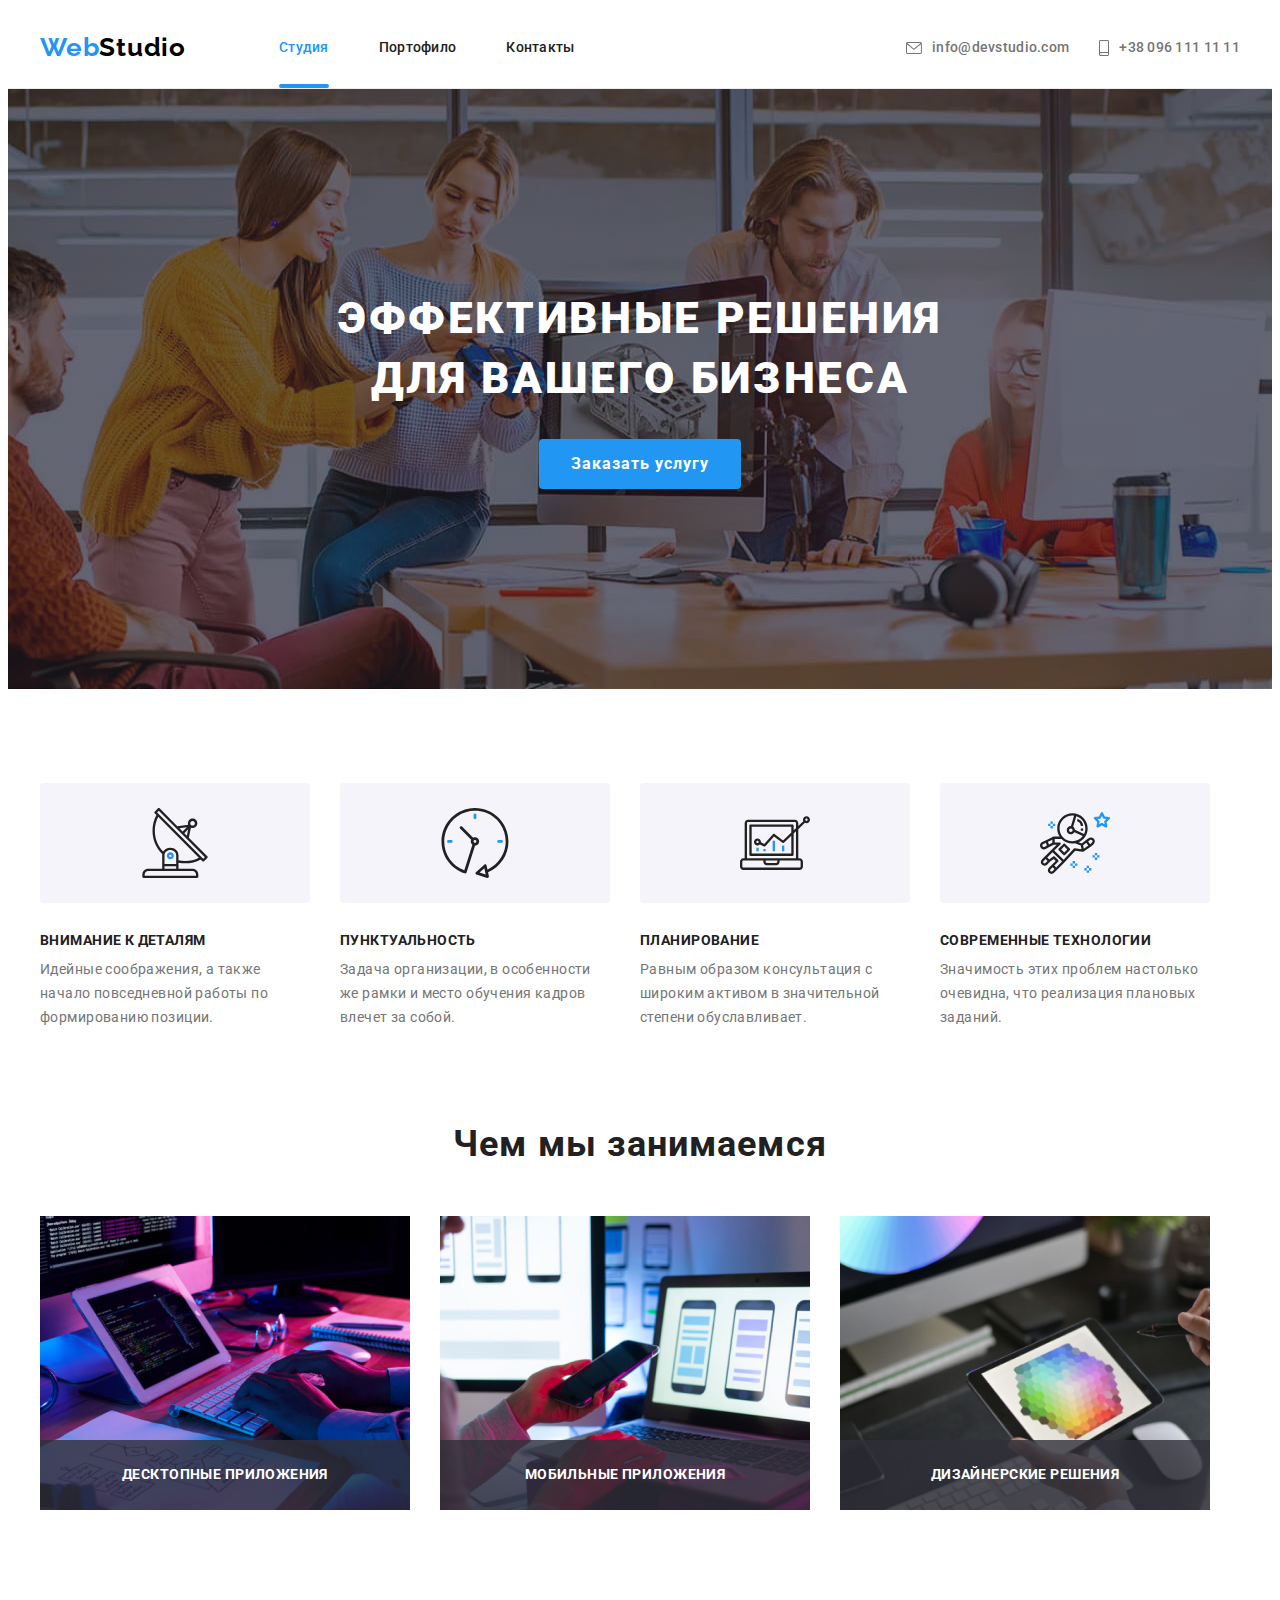
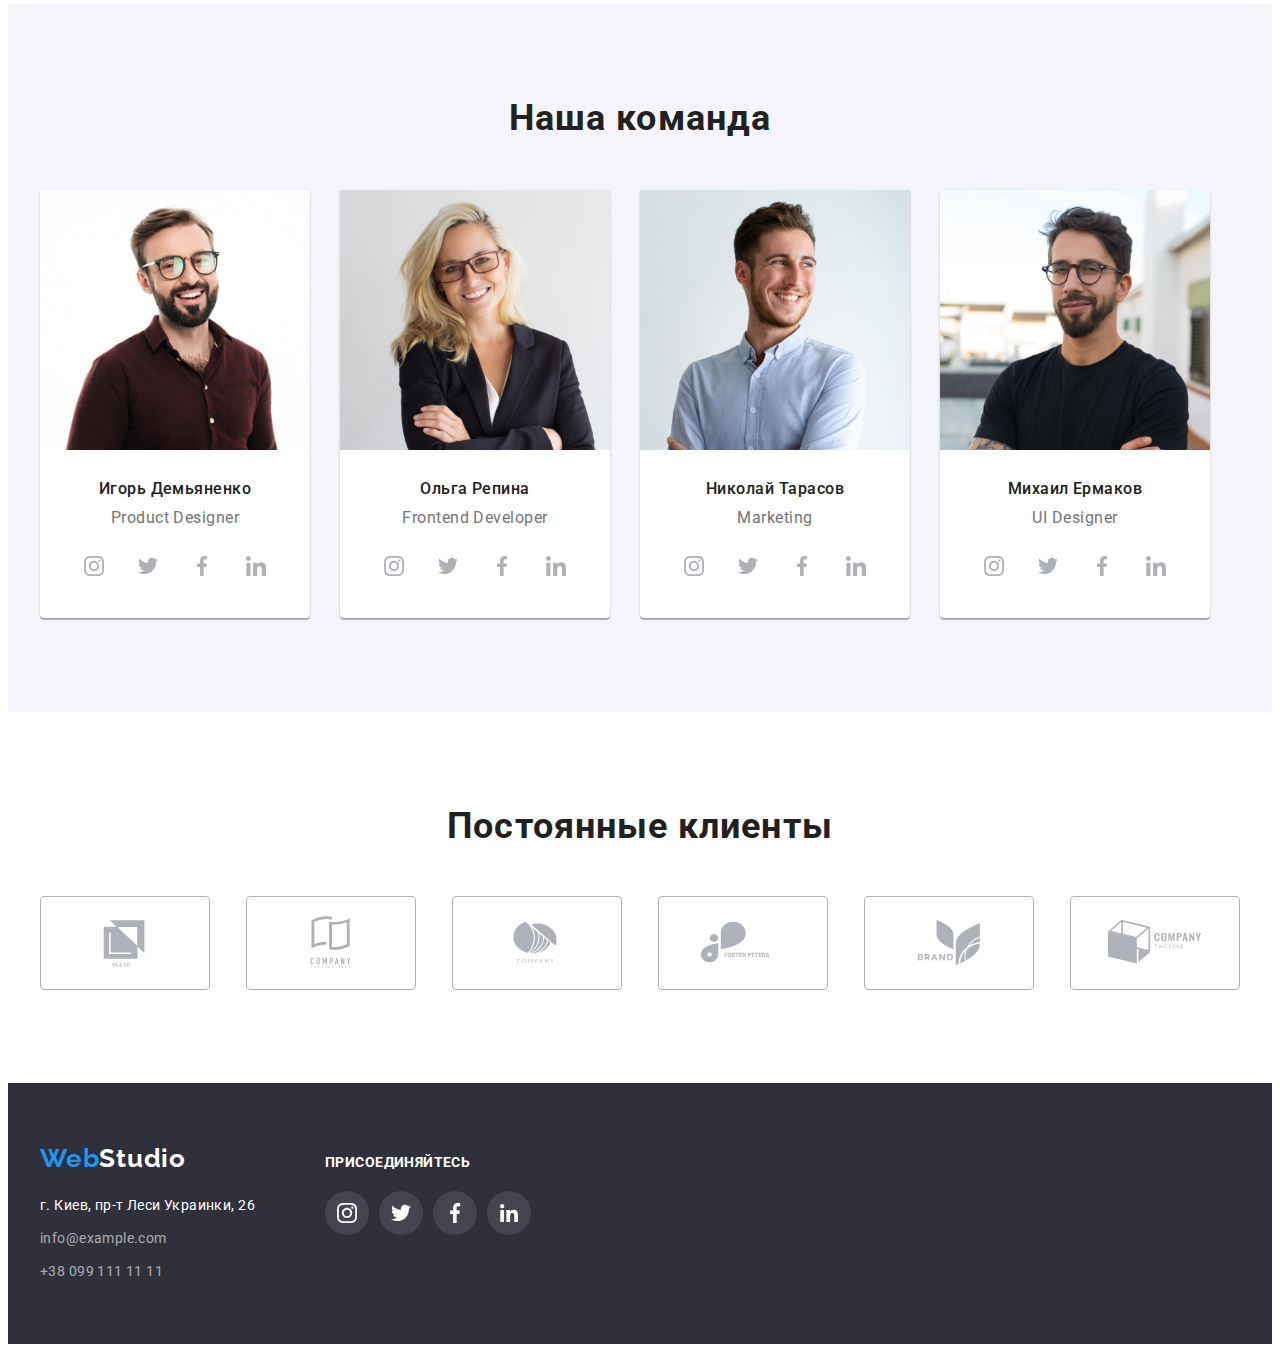
==== index.html @ a393d423 "add markup for hw 6" ====
<!DOCTYPE html>
<html lang="ru">
  <head>
    <meta charset="UTF-8" />
    <meta http-equiv="X-UA-Compatible" content="IE=edge" />
    <meta name="viewport" content="width=device-width, initial-scale=1.0" />
    <title>Студия</title>
    <link
      rel="stylesheet"
      href="https://cdnjs.cloudflare.com/ajax/libs/modern-normalize/1.1.0/modern-normalize.min.css"
      integrity="sha512-wpPYUAdjBVSE4KJnH1VR1HeZfpl1ub8YT/NKx4PuQ5NmX2tKuGu6U/JRp5y+Y8XG2tV+wKQpNHVUX03MfMFn9Q=="
      crossorigin="anonymous"
      referrerpolicy="no-referrer"
    />
    <link rel="preconnect" href="https://fonts.googleapis.com" />
    <link rel="preconnect" href="https://fonts.gstatic.com" crossorigin />
    <link
      href="https://fonts.googleapis.com/css2?family=Raleway:wght@700&family=Roboto:wght@400;500;700;900&display=swap"
      rel="stylesheet"
    />
    <link rel="stylesheet" href="./css/reset.css" />
    <link rel="stylesheet" href="./css/styles.css" />
  </head>
  <body>
    <header class="header">
      <div class="container container-navigation">
        <nav class="navigation-header">
          <a class="link logo-link" href="#">Web<span class="logo-header">Studio</span></a>
          <ul class="list header-list">
            <li class="nav-item">
              <a class="link header-link current current-line" href="#">Студия</a>
            </li>
            <li class="nav-item">
              <a class="link header-link" href="./portfolio.html">Портофило</a>
            </li>
            <li class="nav-item"><a class="link header-link" href="">Контакты</a></li>
          </ul>
        </nav>
        <ul class="list header-contacts-list">
          <li class="contacts-item">
            <a class="link header-contacts" href="mailto:info@devstudio.com">
              <svg class="header-icons" width="16px" height="12px">
                <use href="./images/icons.svg#icon-envelope-min"></use>
              </svg>
              info@devstudio.com</a
            >
          </li>
          <li class="contacts-item">
            <a class="link header-contacts" href="tel:+380961111111">
              <svg class="header-icons" width="10px" height="16px">
                <use href="./images/icons.svg#icon-smartphone-min"></use>
              </svg>
              +38 096 111 11 11</a
            >
          </li>
        </ul>
      </div>
    </header>

    <main>
      <!-- Hero section -->
      <section class="hero-section">
        <div class="container">
          <h1 class="hero-title">Эффективные решения для вашего бизнеса</h1>
          <button class="hero-btn btn-pointer" type="button" data-modal-open>Заказать услугу</button>
        </div>
      </section>

      <!--Our qualities  -->
      <section class="our-qualities-section">
        <div class="container">
          <h2 class="visually-hidden">Особенности</h2>
          <ul class="list qualities-list">
            <li class="qualities-item">
              <div class="icon-case">
                <svg class="qualities-icon" width="70" height="70">
                  <use href="./images/icons.svg#icon-antenna-1-min"></use>
                </svg>
              </div>
              <h3 class="qualities-title">Внимание к деталям</h3>
              <p class="qualities-text">
                Идейные соображения, а также начало повседневной работы по формированию позиции.
              </p>
            </li>
            <li class="qualities-item">
              <div class="icon-case">
                <svg class="qualities-icon" width="70" height="70">
                  <use href="./images/icons.svg#icon-clock-1-min"></use>
                </svg>
              </div>
              <h3 class="qualities-title">Пунктуальность</h3>
              <p class="qualities-text">
                Задача организации, в особенности же рамки и место обучения кадров влечет за собой.
              </p>
            </li>
            <li class="qualities-item">
              <div class="icon-case">
                <svg class="qualities-icon" width="70" height="70">
                  <use href="./images/icons.svg#icon-diagram-1-min"></use>
                </svg>
              </div>
              <h3 class="qualities-title">Планирование</h3>
              <p class="qualities-text">
                Равным образом консультация с широким активом в значительной степени обуславливает.
              </p>
            </li>
            <li class="qualities-item">
              <div class="icon-case">
                <svg class="qualities-icon" width="70" height="70">
                  <use href="./images/icons.svg#icon-astronaut-1-min"></use>
                </svg>
              </div>
              <h3 class="qualities-title">Современные технологии</h3>
              <p class="qualities-text">Значимость этих проблем настолько очевидна, что реализация плановых заданий.</p>
            </li>
          </ul>
        </div>
      </section>

      <!-- About our work section -->
      <section class="our-work-section">
        <div class="container">
          <h2 class="our-work-title">Чем мы занимаемся</h2>
          <ul class="list our-work-list">
            <li class="our-work-item">
              <img src="./images/img.jpg" width="370" height="294" alt="Работает за компьютером" />
              <p class="our-work-text">Десктопные приложения</p>
            </li>
            <li class="our-work-item">
              <img src="./images/img2.jpg" width="370" height="294" alt="Работает за компьютером" />
              <p class="our-work-text">Мобильные приложения</p>
            </li>
            <li class="our-work-item">
              <img src="./images/img3.jpg" width="370" height="294" alt="Работает за компьютером" />
              <p class="our-work-text">Дизайнерские решения</p>
            </li>
          </ul>
        </div>
      </section>

      <!-- Our team section -->
      <section class="our-team-section">
        <div class="container">
          <h2 class="our-team-title">Наша команда</h2>
          <ul class="list our-team-list">
            <li class="our-team-item">
              <img src="./images/image2.jpg" width="270" height="260" alt="Фото Игоря Демьяненка" />
              <div class="team-card">
                <h3 class="teammate-title">Игорь Демьяненко</h3>
                <p class="our-team-name" lang="en">Product Designer</p>
                <ul class="list social-networks">
                  <li class="social-networks-item">
                    <a class="social-networks-link" href="">
                      <svg class="social-networks-icon" width="20" height="20">
                        <use href="./images/icons.svg#icon-instagram-2-min"></use>
                      </svg>
                    </a>
                  </li>
                  <li class="social-networks-item">
                    <a class="social-networks-link" href="">
                      <svg class="social-networks-icon" width="20" height="20">
                        <use href="./images/icons.svg#icon-twitter-1-min"></use>
                      </svg>
                    </a>
                  </li>
                  <li class="social-networks-item">
                    <a class="social-networks-link" href="">
                      <svg class="social-networks-icon" width="20" height="20">
                        <use href="./images/icons.svg#icon-facebook-1-min"></use>
                      </svg>
                    </a>
                  </li>
                  <li class="social-networks-item">
                    <a class="social-networks-link" href="">
                      <svg class="social-networks-icon" width="20" height="20">
                        <use href="./images/icons.svg#icon-linkedin-1-min"></use>
                      </svg>
                    </a>
                  </li>
                </ul>
              </div>
            </li>
            <li class="our-team-item">
              <img src="./images/image.jpg" width="270" height="260" alt="Фото Ольги Репиной" />
              <div class="team-card">
                <h3 class="teammate-title">Ольга Репина</h3>
                <p class="our-team-name" lang="en">Frontend Developer</p>
                <ul class="list social-networks">
                  <li class="social-networks-item">
                    <a class="social-networks-link" href="">
                      <svg class="social-networks-icon" width="20" height="20">
                        <use href="./images/icons.svg#icon-instagram-2-min"></use>
                      </svg>
                    </a>
                  </li>
                  <li class="social-networks-item">
                    <a class="social-networks-link" href="">
                      <svg class="social-networks-icon" width="20" height="20">
                        <use href="./images/icons.svg#icon-twitter-1-min"></use>
                      </svg>
                    </a>
                  </li>
                  <li class="social-networks-item">
                    <a class="social-networks-link" href="">
                      <svg class="social-networks-icon" width="20" height="20">
                        <use href="./images/icons.svg#icon-facebook-1-min"></use>
                      </svg>
                    </a>
                  </li>
                  <li class="social-networks-item">
                    <a class="social-networks-link" href="">
                      <svg class="social-networks-icon" width="20" height="20">
                        <use href="./images/icons.svg#icon-linkedin-1-min"></use>
                      </svg>
                    </a>
                  </li>
                </ul>
              </div>
            </li>
            <li class="our-team-item">
              <img src="./images/image3.jpg" width="270" height="260" alt="Фото Николая Тарасова" />
              <div class="team-card">
                <h3 class="teammate-title">Николай Тарасов</h3>
                <p class="our-team-name" lang="en">Marketing</p>
                <ul class="list social-networks">
                  <li class="social-networks-item">
                    <a class="social-networks-link" href="">
                      <svg class="social-networks-icon" width="20" height="20">
                        <use href="./images/icons.svg#icon-instagram-2-min"></use>
                      </svg>
                    </a>
                  </li>
                  <li class="social-networks-item">
                    <a class="social-networks-link" href="">
                      <svg class="social-networks-icon" width="20" height="20">
                        <use href="./images/icons.svg#icon-twitter-1-min"></use>
                      </svg>
                    </a>
                  </li>
                  <li class="social-networks-item">
                    <a class="social-networks-link" href="">
                      <svg class="social-networks-icon" width="20" height="20">
                        <use href="./images/icons.svg#icon-facebook-1-min"></use>
                      </svg>
                    </a>
                  </li>
                  <li class="social-networks-item">
                    <a class="social-networks-link" href="">
                      <svg class="social-networks-icon" width="20" height="20">
                        <use href="./images/icons.svg#icon-linkedin-1-min"></use>
                      </svg>
                    </a>
                  </li>
                </ul>
              </div>
            </li>
            <li class="our-team-item">
              <img src="./images/image4.jpg" width="270" height="260" alt="Фото Михаила Ермакова" />
              <div class="team-card">
                <h3 class="teammate-title">Михаил Ермаков</h3>
                <p class="our-team-name" lang="en">UI Designer</p>
                <ul class="list social-networks">
                  <li class="social-networks-item">
                    <a class="social-networks-link" href="">
                      <svg class="social-networks-icon" width="20" height="20">
                        <use href="./images/icons.svg#icon-instagram-2-min"></use>
                      </svg>
                    </a>
                  </li>
                  <li class="social-networks-item">
                    <a class="social-networks-link" href="">
                      <svg class="social-networks-icon" width="20" height="20">
                        <use href="./images/icons.svg#icon-twitter-1-min"></use>
                      </svg>
                    </a>
                  </li>
                  <li class="social-networks-item">
                    <a class="social-networks-link" href="">
                      <svg class="social-networks-icon" width="20" height="20">
                        <use href="./images/icons.svg#icon-facebook-1-min"></use>
                      </svg>
                    </a>
                  </li>
                  <li class="social-networks-item">
                    <a class="social-networks-link" href="">
                      <svg class="social-networks-icon" width="20" height="20">
                        <use href="./images/icons.svg#icon-linkedin-1-min"></use>
                      </svg>
                    </a>
                  </li>
                </ul>
              </div>
            </li>
          </ul>
        </div>
      </section>

      <!--Regular clients section-->
      <section class="clients-section">
        <div class="container">
          <h2 class="regular-clients-title">Постоянные клиенты</h2>
          <ul class="list regular-clien-list">
            <li class="regular-clien-item">
              <a class="regular-cliet-link" href="">
                <svg class="regular-clients-icon" width="106" height="60">
                  <use href="./images/icons.svg#icon-Logo-min"></use></svg
              ></a>
            </li>
            <li class="regular-clien-item">
              <a class="regular-cliet-link" href="">
                <svg class="regular-clients-icon" width="106" height="60">
                  <use href="./images/icons.svg#icon-Logo-1-min"></use></svg
              ></a>
            </li>
            <li class="regular-clien-item">
              <a class="regular-cliet-link" href="">
                <svg class="regular-clients-icon" width="106" height="60">
                  <use href="./images/icons.svg#icon-Logo-2-min"></use></svg
              ></a>
            </li>
            <li class="regular-clien-item">
              <a class="regular-cliet-link" href="">
                <svg class="regular-clients-icon" width="106" height="60">
                  <use href="./images/icons.svg#icon-Logo-3-min"></use></svg
              ></a>
            </li>
            <li class="regular-clien-item">
              <a class="regular-cliet-link" href="">
                <svg class="regular-clients-icon" width="106" height="60">
                  <use href="./images/icons.svg#icon-Logo-4-min"></use></svg
              ></a>
            </li>
            <li class="regular-clien-item">
              <a class="regular-cliet-link" href="">
                <svg class="regular-clients-icon" width="106" height="60">
                  <use href="./images/icons.svg#icon-Logo-5-min"></use></svg
              ></a>
            </li>
          </ul>
        </div>
      </section>
    </main>

    <footer class="footer">
      <div class="container">
        <div class="footer-case">
          <div class="footer-inner-case">
            <a class="link logo-link-footer" href="#">Web<span class="logo-footer">Studio</span></a>
            <address class="address">г. Киев, пр-т Леси Украинки, 26</address>
            <ul class="list footer-contacts">
              <li class="item-contacts">
                <a class="link link-contacts" href="mailto:info@example.com">info@example.com</a>
              </li>
              <li class="item-contacts">
                <a class="link link-contacts" href="tel:+380991111111">+38 099 111 11 11</a>
              </li>
            </ul>
          </div>
          <div class="footer-icons-case">
            <h3 class="footer-title-icons">Присоединяйтесь</h3>
            <ul class="list footer-list-icons">
              <li class="footer-item-icons">
                <a class="footer-link-icons" href="">
                  <svg class="footer-icon" width="20" height="20">
                    <use href="./images/icons.svg#icon-instagram-2-min"></use>
                  </svg>
                </a>
              </li>
              <li class="footer-item-icons">
                <a class="footer-link-icons" href="">
                  <svg class="footer-icon" width="20" height="20">
                    <use href="./images/icons.svg#icon-twitter-1-min"></use>
                  </svg>
                </a>
              </li>
              <li class="footer-item-icons">
                <a class="footer-link-icons" href="">
                  <svg class="footer-icon" width="20" height="20">
                    <use href="./images/icons.svg#icon-facebook-1-min"></use>
                  </svg>
                </a>
              </li>
              <li class="footer-item-icons">
                <a class="footer-link-icons" href="">
                  <svg class="footer-icon" width="18" height="18">
                    <use href="./images/icons.svg#icon-linkedin-1-min"></use>
                  </svg>
                </a>
              </li>
            </ul>
          </div>
        </div>
      </div>
    </footer>

    <div class="backdrope is-hidden" data-modal>
      <div class="modal">
        <button type="button" class="modal-close-btn" data-modal-close>
          <svg class="close-icon" width="18" height="18">
            <use href="./images/icons.svg#icon-close-black-18dp-2-1"></use>
          </svg>
        </button>
      </div>
    </div>
    <script src="./js/modal.js"></script>
  </body>
</html>
---- css/styles.css ----
:root {
  --main-first-color: #212121;
  --main-second-color: #757575;
  --navigation-btn-color: #2196f3;
  --footer-contact-color: rgba(255, 255, 255, 0.6);
  --secondary-color: #ffffff;
  --secondary-other-color: #f5f4fa;
  --icons-main-color: #afb1b8;
}
body {
  color: var(--main-first-color);
  background-color: var(--secondary-color);
  font-family: 'Roboto', sans-serif;
}

.visually-hidden {
  position: absolute;
  white-space: nowrap;
  width: 1px;
  height: 1px;
  overflow: hidden;
  border: 0;
  padding: 0;
  clip: rect(0 0 0 0);
  clip-path: inset(50%);
  margin: -1px;
}

.container {
  width: 1200px;
  padding-left: 15px;
  padding-right: 15px;
  margin: 0 auto;
}
/* -----------------Header------------------- */
.header {
  max-width: 1600px;
  margin: 0 auto;
  border-bottom: 1px solid #ececec;
}

.container-navigation {
  display: flex;
  justify-content: space-between;
}
.navigation-header {
  display: flex;
  align-items: center;
}
.header-list {
  display: flex;
}
.header-contacts-list {
  display: flex;
  align-items: center;
}

/* ---------Logo---------- */
.logo-link {
  font-family: Raleway;
  font-weight: 700;
  font-size: 26px;
  line-height: 1.2;
  letter-spacing: 0.03em;
  color: var(--navigation-btn-color);
}

.logo-header {
  color: #000000;
}

/* --------Navigation-------- */
.nav-item {
}

.header-link {
  font-weight: 500;
  font-size: 14px;
  line-height: 1.14;
  letter-spacing: 0.02em;
  color: var(--main-first-color);
}

.header-link {
  display: block;
  padding-top: 32px;
  padding-bottom: 32px;
  position: relative;
  transition-property: color;
  transition-duration: 250ms;
  transition-timing-function: cubic-bezier(0.4, 0, 0.2, 1);
}

.header-link:hover,
.header-link:focus {
  color: var(--navigation-btn-color);
}

.header-link.current-line::after {
  content: '';
  width: 100%;
  height: 4px;
  background: #2196f3;
  border-radius: 2px;
  position: absolute;
  bottom: 0;
  left: 0;
}

.header-list .header-link.current {
  color: var(--navigation-btn-color);
}
.nav-item:first-child {
  margin-left: 93px;
}
.nav-item:not(:first-child) {
  margin-left: 50px;
}

.header-contacts:hover .header-icons,
.header-contacts:focus .header-icons {
  fill: var(--navigation-btn-color);
  fill: currentColor;
}

.header-icons {
  fill: var(--main-second-color);
  margin-right: 10px;
  transition-property: fill;
  transition-duration: 250ms;
  transition-timing-function: cubic-bezier(0.4, 0, 0.2, 1);
}
/* .header-icons:hover,
.header-icons:focus {
  fill: var(--navigation-btn-color);
} */

/* .header-icons {
  fill: currentColor;
  transition-property: fill;
  transition-duration: 250ms;
  transition-timing-function: cubic-bezier(0.4, 0, 0.2, 1);
} */
.header-contacts {
  display: flex;
  align-items: center;

  font-weight: 500;
  font-size: 14px;
  line-height: 1.14;
  letter-spacing: 0.02em;
  color: var(--main-second-color);

  transition-property: color;
  transition-duration: 250ms;
  transition-timing-function: cubic-bezier(0.4, 0, 0.2, 1);
}
.header-contacts:hover,
.header-contacts:focus {
  color: var(--navigation-btn-color);
}

.contacts-item:first-child {
  margin-right: 30px;
}
/* -------------------Hero section studio-------------------- */

.hero-section {
  max-width: 1600px;
  text-align: center;
  margin: 0 auto;
  padding-top: 200px;
  padding-bottom: 200px;

  background-color: #c4c4c4;
  background-image: linear-gradient(to right, rgba(47, 48, 58, 0.4), rgba(47, 48, 58, 0.4)),
    url('../images/Img-hero.jpg');
  background-position: center;
  background-repeat: no-repeat;
  background-size: cover;
}

.hero-title {
  width: 696px;
  margin-left: auto;
  margin-right: auto;

  font-weight: 900;
  font-size: 44px;
  line-height: 1.36;
  text-align: center;
  letter-spacing: 0.06em;
  text-transform: uppercase;
  color: var(--secondary-color);
}
.hero-btn {
  margin-top: 30px;
  padding: 10px 32px;

  font-family: inherit;
  font-weight: 700;
  font-size: 16px;
  line-height: 1.87;
  letter-spacing: 0.06em;
  color: var(--secondary-color);
  background-color: var(--navigation-btn-color);
  border-radius: 4px;
  border: none;

  transition-property: background-color;
  transition-duration: 250ms;
  transition-timing-function: cubic-bezier(0.4, 0, 0.2, 1);
}
.btn-pointer {
  cursor: pointer;
}
.hero-btn:hover,
.hero-btn:focus {
  background-color: #188ce8;
}
/* -----------------Our qualities studio------------------------------ */
.our-qualities-section {
  padding-top: 94px;
}
.qualities-item {
  width: 270px;
}
.qualities-item:not(:last-child) {
  margin-right: 30px;
}
.qualities-list {
  display: flex;
}
.qualities-item-icon {
  display: block;
}
.icon-case {
  display: flex;
  justify-content: center;
  align-items: center;

  width: 270px;
  height: 120px;
  background: #f5f4fa;
  border-radius: 4px;
  margin-bottom: 30px;
}

.qualities-title {
  margin-bottom: 10px;

  font-weight: 700;
  font-size: 14px;
  line-height: 1.14;
  letter-spacing: 0.03em;
  text-transform: uppercase;
  color: var(--main-first-color);
}
.qualities-text {
  font-size: 14px;
  line-height: 1.71;
  letter-spacing: 0.03em;
  color: var(--main-second-color);
}
/* ------------------About our work --------------------- */

.our-work-section {
  padding-top: 94px;
  padding-bottom: 94px;
}
.our-work-list {
  display: flex;
}
.our-work-item {
  position: relative;
}
.our-work-text {
  position: absolute;
  display: flex;
  align-items: center;
  justify-content: center;

  font-weight: 700;
  font-size: 14px;
  line-height: 1.71;
  letter-spacing: 0.03em;
  text-transform: uppercase;
  color: #ffffff;

  width: 100%;
  height: 70px;
  bottom: 0;
  background: rgba(47, 48, 58, 0.8);
}
.our-work-item:not(:last-child) {
  margin-right: 30px;
}
.our-work-title {
  margin-bottom: 50px;

  font-weight: 700;
  font-size: 36px;
  line-height: 1.16;
  text-align: center;
  letter-spacing: 0.03em;
  color: var(--main-first-color);
}
/* ------------------Our team sectio--------------------------- */
.our-team-section {
  padding-top: 94px;
  padding-bottom: 94px;
  background-color: var(--secondary-other-color);
}
.our-team-list {
  display: flex;
  margin-top: 50px;
}
.our-team-item:not(:last-child) {
  margin-right: 30px;
}
.our-team-item {
  width: 270px;
  background: #ffffff;
  box-shadow: 0px 1px 3px rgba(0, 0, 0, 0.12), 0px 1px 1px rgba(0, 0, 0, 0.14),
    0px 2px 1px rgba(0, 0, 0, 0.2);
  border-radius: 0px 0px 4px 4px;
}

.social-networks {
  display: flex;
  justify-content: center;
}
.social-networks-item {
  width: 44px;
  height: 44px;
}

.social-networks-item + .social-networks-item {
  margin-left: 10px;
}

.social-networks-link {
  width: 100%;
  height: 100%;
  display: flex;
  align-items: center;
  justify-content: center;
  border-radius: 50%;

  transition-property: background-color;
  transition-duration: 250ms;
  transition-timing-function: cubic-bezier(0.4, 0, 0.2, 1);
}

.social-networks-icon {
  fill: var(--icons-main-color);

  transition-property: fill;
  transition-duration: 250ms;
  transition-timing-function: cubic-bezier(0.4, 0, 0.2, 1);
}

.social-networks-link:hover,
.social-networks-link:focus {
  background-color: var(--navigation-btn-color);
}
.social-networks-link:hover .social-networks-icon,
.social-networks-link:focus .social-networks-icon {
  fill: var(--secondary-color);
}

.team-card {
  padding: 30px 32px;
}
.our-team-title {
  font-weight: 700;
  font-size: 36px;
  line-height: 1.16;
  text-align: center;
  letter-spacing: 0.03em;
  color: var(--main-first-color);
}
.teammate-title {
  font-weight: 500;
  font-size: 16px;
  line-height: 1.18;
  text-align: center;
  letter-spacing: 0.03em;
  color: var(--main-first-color);
}
.our-team-name {
  margin-top: 10px;
  margin-bottom: 16px;

  font-size: 16px;
  line-height: 1.18;
  text-align: center;
  letter-spacing: 0.03em;
  color: var(--main-second-color);
}
/* ----------------Clients section---------------------- */

.clients-section {
  padding-top: 94px;
  padding-bottom: 94px;
}
.regular-clients-title {
  font-weight: 700;
  font-size: 36px;
  line-height: 1.16;
  text-align: center;
  letter-spacing: 0.03em;
  margin-bottom: 50px;
}
.regular-clien-list {
  display: flex;
  justify-content: space-between;
}
.regular-cliet-link {
  width: 100%;
  height: 100%;
  display: flex;
  align-items: center;
  justify-content: center;
  border: 1px solid #afb1b8;
  border-radius: 4px;

  transition-property: border-color;
  transition-duration: 250ms;
  transition-timing-function: cubic-bezier(0.4, 0, 0.2, 1);
}

.regular-cliet-link:hover,
.regular-cliet-link:focus {
  border-color: var(--navigation-btn-color);
}
.regular-cliet-link:hover .regular-clients-icon,
.regular-cliet-link:focus .regular-clients-icon {
  fill: var(--navigation-btn-color);
}

.regular-clien-item {
  display: flex;
  justify-content: center;
  align-items: center;

  width: 170px;
  height: 92px;
}
.regular-clien-item + .regular-clien-item {
  margin-left: 30px;
}
.regular-clients-icon {
  transition-property: fill;
  transition-duration: 250ms;
  transition-timing-function: cubic-bezier(0.4, 0, 0.2, 1);
}

.regular-clients-icon {
  fill: var(--icons-main-color);
}

/* -----------------------Our portfolio section--------------- */

.portfolio-section {
  padding-top: 94px;
  padding-bottom: 94px;
}
.filter-list {
  display: flex;
  justify-content: center;
  margin-bottom: 50px;
}
.filter-item:not(:last-child) {
  margin-right: 8px;
}

.filter-btn {
  padding: 6px 22px;

  font-family: inherit;
  font-weight: 500;
  font-size: 16px;
  line-height: 1.62;
  text-align: center;
  letter-spacing: 0.03em;
  background: var(--secondary-other-color);
  border-radius: 4px;
  cursor: pointer;
  border: transparent;

  transition-property: background-color, color, box-shadow;
  transition-duration: 250ms;
  transition-timing-function: cubic-bezier(0.4, 0, 0.2, 1);
}
.filter-btn:hover,
.filter-btn:focus {
  color: var(--secondary-color);
  background-color: var(--navigation-btn-color);
  box-shadow: 0px 3px 1px rgba(0, 0, 0, 0.1), 0px 1px 2px rgba(0, 0, 0, 0.08),
    0px 2px 2px rgba(0, 0, 0, 0.12);
}
.overlay-case {
  position: relative;
  overflow: hidden;
}
.overlay-text {
  position: absolute;
  top: 0;
  left: 0;
  width: 100%;
  height: 100%;
  padding: 63px 24px;

  transform: translateY(101%);
  transition: transform 250ms cubic-bezier(0.4, 0, 0.2, 1);

  font-weight: 400;
  font-size: 18px;
  line-height: 1.56;
  letter-spacing: 0.03em;
  color: #ffffff;
  background: rgba(33, 150, 243, 0.9);
}

.porfolio-link:hover .overlay-text,
.porfolio-link:focus .overlay-text {
  transform: translateY(0);
}

.porfolio-list {
  display: flex;
  flex-wrap: wrap;
}
.portfolio-item {
  width: 370px;
  margin-right: 30px;
  margin-bottom: 30px;

  transition-property: box-shadow;
  transition-duration: 250ms;
  transition-timing-function: cubic-bezier(0.4, 0, 0.2, 1);
}
.portfolio-item:hover,
.portfolio-item:focus {
  box-shadow: 0px 1px 1px rgba(0, 0, 0, 0.12), 0px 4px 4px rgba(0, 0, 0, 0.06),
    1px 4px 6px rgba(0, 0, 0, 0.16);
}

.portfolio-item:nth-child(3n) {
  margin-right: 0px;
}
.portfolio-item:nth-last-child(-n + 3) {
  margin-bottom: 0px;
}
.portfolio-card {
  padding: 20px 24px;
  border: 1px solid #eeeeee;
  border-top: none;
}

.portfolio-title {
  margin-bottom: 4px;

  font-weight: 700;
  font-size: 18px;
  line-height: 2;
  letter-spacing: 0.06em;
  color: var(--main-first-color);
}
.portfolio-text {
  font-size: 16px;
  line-height: 1.87;
  letter-spacing: 0.03em;
  color: var(--main-second-color);
}

/* ----------------------Footer---------------------------- */
.footer {
  padding-top: 60px;
  padding-bottom: 60px;
  background-color: #2f303a;
}
.logo-link-footer {
  font-family: Raleway;
  font-weight: 700;
  font-size: 26px;
  line-height: 1.2;
  letter-spacing: 0.03em;
  color: var(--navigation-btn-color);
}

.logo-link-footer {
  display: block;
  margin-bottom: 20px;
}
.logo-footer {
  color: var(--secondary-color);
}

.address {
  margin-bottom: 9px;

  font-style: normal;
  font-weight: 400;
  font-size: 14px;
  line-height: 1.71;
  letter-spacing: 0.03em;
  color: var(--secondary-color);
}
.item-contacts:not(:last-child) {
  margin-bottom: 9px;
}
.link-contacts {
  font-size: 14px;
  line-height: 1.71;
  letter-spacing: 0.03em;
  color: var(--footer-contact-color);

  transition-property: color;
  transition-duration: 250ms;
  transition-timing-function: cubic-bezier(0.4, 0, 0.2, 1);
}
.link-contacts:hover,
.link-contacts:focus {
  color: var(--navigation-btn-color);
}

.footer-case {
  display: flex;
}
.footer-icons-case {
  width: 206px;
  height: 80px;
  margin-top: 12px;
  margin-left: 70px;
}

.footer-title-icons {
  margin-bottom: 20px;

  font-weight: bold;
  font-size: 14px;
  line-height: 1.14;
  letter-spacing: 0.03em;
  text-transform: uppercase;
  color: var();
  color: var(--secondary-color);
}
.footer-item-icons {
  width: 44px;
  height: 44px;
}
.footer-list-icons {
  display: flex;
  justify-content: space-between;
}

.footer-link-icons {
  width: 100%;
  height: 100%;
  display: flex;
  align-items: center;
  justify-content: center;
  border-radius: 50%;
  background: rgba(255, 255, 255, 0.1);

  transition-property: background-color;
  transition-duration: 250ms;
  transition-timing-function: cubic-bezier(0.4, 0, 0.2, 1);
}
.footer-icon {
  fill: var(--secondary-color);
}

.footer-link-icons:hover,
.footer-link-icons:focus {
  background-color: var(--navigation-btn-color);
}

/* ----------------Modal------------------ */
.backdrope {
  position: fixed;
  top: 0;
  width: 100vw;
  height: 100vh;
  opacity: 1;
  transition: opacity 250ms cubic-bezier(0.4, 0, 0.2, 1),
    visibility 250ms cubic-bezier(0.4, 0, 0.2, 1);
  background-color: rgba(0, 0, 0, 0.2);
}

.modal {
  width: 528px;
  min-height: 581px;
  position: absolute;
  top: 50%;
  left: 50%;
  transform: scale(1) translate(-50%, -50%) rotate(0);
  transition: transform 250ms cubic-bezier(0.4, 0, 0.2, 1);

  background: #ffffff;
  box-shadow: 0px 1px 3px rgba(0, 0, 0, 0.12), 0px 1px 1px rgba(0, 0, 0, 0.14),
    0px 2px 1px rgba(0, 0, 0, 0.2);
  border-radius: 4px;
}

.backdrope.is-hidden .modal {
  transform: scale(0.5) translate(-50%, -50%) rotate(30deg);
}

.modal-close-btn {
  width: 30px;
  height: 30px;
  background: #ffffff;
  border: 1px solid rgba(0, 0, 0, 0.1);
  border-radius: 50%;

  position: absolute;
  top: 8px;
  right: 8px;
  display: flex;
  align-items: center;
  justify-content: center;
  cursor: pointer;
}

.is-hidden {
  visibility: hidden;
  opacity: 0;
  pointer-events: none;
}
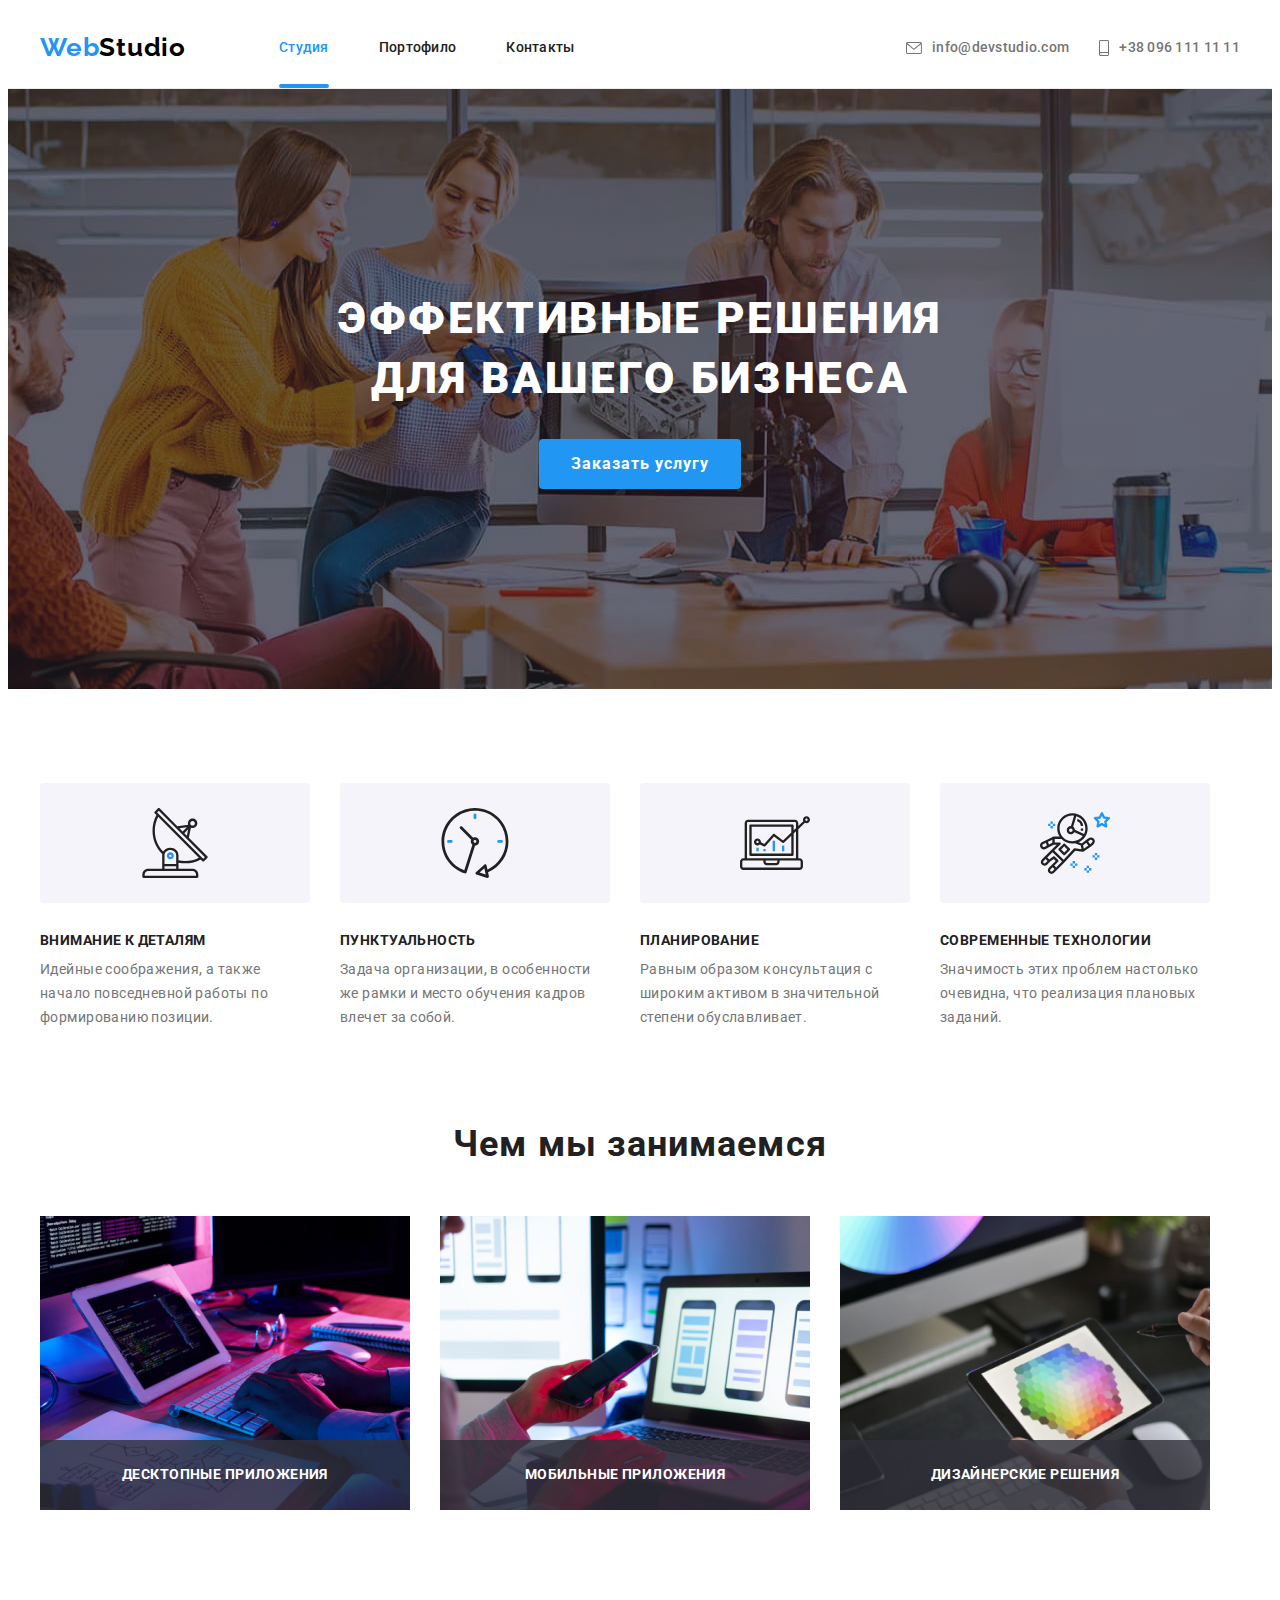
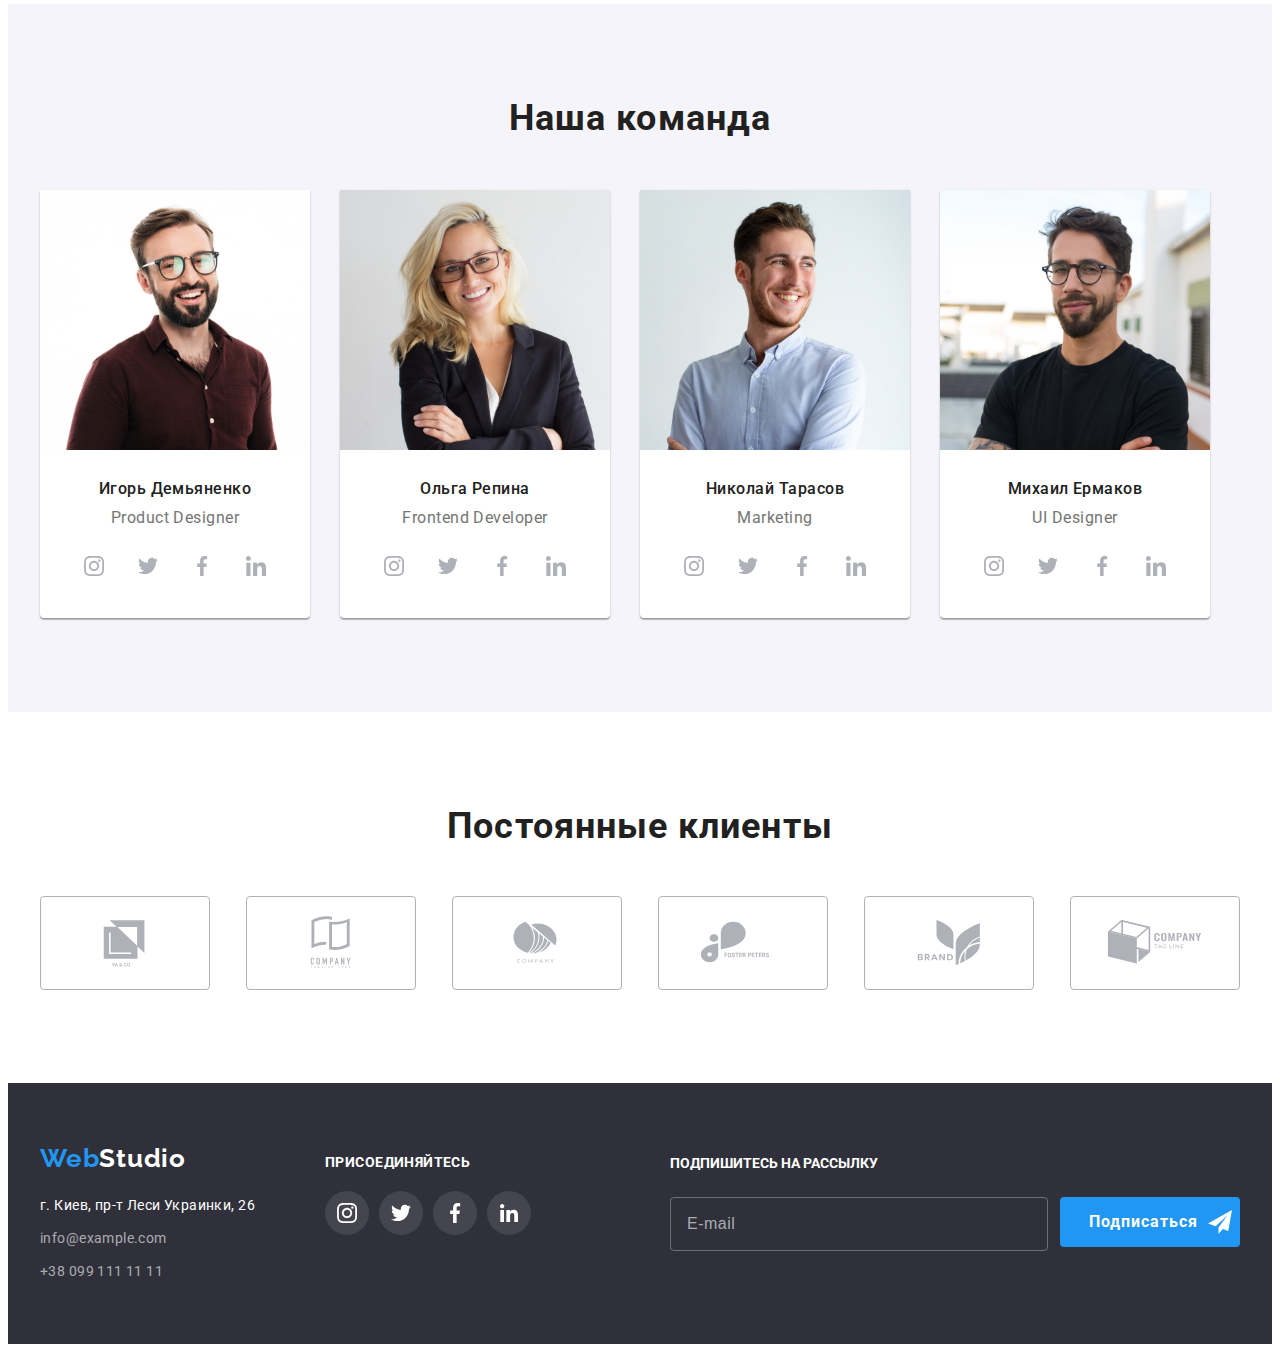
==== commit 697291d1: "add form in footer" ====
--- a/index.html
+++ b/index.html
@@ -62,7 +62,9 @@
       <section class="hero-section">
         <div class="container">
           <h1 class="hero-title">Эффективные решения для вашего бизнеса</h1>
-          <button class="hero-btn btn-pointer" type="button" data-modal-open>Заказать услугу</button>
+          <button class="hero-btn btn-pointer" type="button" data-modal-open>
+            Заказать услугу
+          </button>
         </div>
       </section>
 
@@ -111,7 +113,9 @@
                 </svg>
               </div>
               <h3 class="qualities-title">Современные технологии</h3>
-              <p class="qualities-text">Значимость этих проблем настолько очевидна, что реализация плановых заданий.</p>
+              <p class="qualities-text">
+                Значимость этих проблем настолько очевидна, что реализация плановых заданий.
+              </p>
             </li>
           </ul>
         </div>
@@ -303,38 +307,44 @@
             <li class="regular-clien-item">
               <a class="regular-cliet-link" href="">
                 <svg class="regular-clients-icon" width="106" height="60">
-                  <use href="./images/icons.svg#icon-Logo-min"></use></svg
-              ></a>
-            </li>
-            <li class="regular-clien-item">
-              <a class="regular-cliet-link" href="">
-                <svg class="regular-clients-icon" width="106" height="60">
-                  <use href="./images/icons.svg#icon-Logo-1-min"></use></svg
-              ></a>
-            </li>
-            <li class="regular-clien-item">
-              <a class="regular-cliet-link" href="">
-                <svg class="regular-clients-icon" width="106" height="60">
-                  <use href="./images/icons.svg#icon-Logo-2-min"></use></svg
-              ></a>
-            </li>
-            <li class="regular-clien-item">
-              <a class="regular-cliet-link" href="">
-                <svg class="regular-clients-icon" width="106" height="60">
-                  <use href="./images/icons.svg#icon-Logo-3-min"></use></svg
-              ></a>
-            </li>
-            <li class="regular-clien-item">
-              <a class="regular-cliet-link" href="">
-                <svg class="regular-clients-icon" width="106" height="60">
-                  <use href="./images/icons.svg#icon-Logo-4-min"></use></svg
-              ></a>
-            </li>
-            <li class="regular-clien-item">
-              <a class="regular-cliet-link" href="">
-                <svg class="regular-clients-icon" width="106" height="60">
-                  <use href="./images/icons.svg#icon-Logo-5-min"></use></svg
-              ></a>
+                  <use href="./images/icons.svg#icon-Logo-min"></use>
+                </svg>
+              </a>
+            </li>
+            <li class="regular-clien-item">
+              <a class="regular-cliet-link" href="">
+                <svg class="regular-clients-icon" width="106" height="60">
+                  <use href="./images/icons.svg#icon-Logo-1-min"></use>
+                </svg>
+              </a>
+            </li>
+            <li class="regular-clien-item">
+              <a class="regular-cliet-link" href="">
+                <svg class="regular-clients-icon" width="106" height="60">
+                  <use href="./images/icons.svg#icon-Logo-2-min"></use>
+                </svg>
+              </a>
+            </li>
+            <li class="regular-clien-item">
+              <a class="regular-cliet-link" href="">
+                <svg class="regular-clients-icon" width="106" height="60">
+                  <use href="./images/icons.svg#icon-Logo-3-min"></use>
+                </svg>
+              </a>
+            </li>
+            <li class="regular-clien-item">
+              <a class="regular-cliet-link" href="">
+                <svg class="regular-clients-icon" width="106" height="60">
+                  <use href="./images/icons.svg#icon-Logo-4-min"></use>
+                </svg>
+              </a>
+            </li>
+            <li class="regular-clien-item">
+              <a class="regular-cliet-link" href="">
+                <svg class="regular-clients-icon" width="106" height="60">
+                  <use href="./images/icons.svg#icon-Logo-5-min"></use>
+                </svg>
+              </a>
             </li>
           </ul>
         </div>
@@ -388,6 +398,26 @@
                 </a>
               </li>
             </ul>
+          </div>
+
+          <div class="footer-submit">
+            <h3 class="form-tittle">Подпишитесь на рассылку</h3>
+            <form class="footer-form" action="#">
+              <label for="">
+                <input
+                  type="email"
+                  name="Subscribe"
+                  placeholder="E-mail"
+                  class="footer-form-email"
+                />
+              </label>
+              <button type="submit" class="footer-for-btn">
+                Подписаться
+                <svg class="footer-for-svg" width="24" height="24">
+                  <use href="./images/icons.svg#icon-icon-telegram"></use>
+                </svg>
+              </button>
+            </form>
           </div>
         </div>
       </div>
--- a/css/styles.css
+++ b/css/styles.css
@@ -639,7 +639,7 @@
 .footer-title-icons {
   margin-bottom: 20px;
 
-  font-weight: bold;
+  font-weight: 700;
   font-size: 14px;
   line-height: 1.14;
   letter-spacing: 0.03em;
@@ -676,6 +676,93 @@
 .footer-link-icons:hover,
 .footer-link-icons:focus {
   background-color: var(--navigation-btn-color);
+}
+.footer-submit {
+  display: flex;
+  flex-direction: column;
+  justify-content: space-between;
+  width: 570px;
+  height: 96px;
+  margin-top: 12px;
+  margin-left: auto;
+}
+.form-tittle {
+  font-weight: 700;
+  font-size: 14px;
+  line-height: 16px;
+  letter-spacing: 1.14;
+  text-transform: uppercase;
+  color: #ffffff;
+}
+.footer-form {
+  display: flex;
+  justify-content: space-between;
+}
+
+.footer-form-email {
+  width: 358px;
+  height: 50px;
+  padding-left: 16px;
+  border: 1px solid rgba(255, 255, 255, 0.3);
+  background-color: transparent;
+  color: var(--footer-contact-color);
+  border-radius: 4px;
+  outline: none;
+}
+
+.footer-form-email:-webkit-autofill {
+  -webkit-background-clip: text;
+}
+
+.footer-form-email:-webkit-autofill {
+  -webkit-text-fill-color: var(--footer-contact-color);
+}
+
+.footer-form-email::placeholder {
+  font-weight: 400;
+  font-size: 16px;
+  line-height: 1.25;
+  letter-spacing: 0.03em;
+  color: var(--footer-contact-color);
+}
+.footer-form-email:hover,
+.footer-form-email:focus {
+  filter: drop-shadow(0px 4px 4px rgba(0, 0, 0, 0.15));
+}
+
+.footer-for-btn {
+  display: flex;
+  align-items: center;
+  width: 200px;
+  height: 50px;
+  margin-left: 12px;
+  padding-left: 29px;
+  background: #2196f3;
+  border-radius: 4px;
+  cursor: pointer;
+  border: transparent;
+
+  font-family: inherit;
+  font-style: normal;
+  font-weight: 700;
+  font-size: 16px;
+  line-height: 1.87;
+  text-align: center;
+  letter-spacing: 0.06em;
+  color: #ffffff;
+  transition-property: background-color, box-shadow;
+  transition-duration: 250ms;
+  transition-timing-function: cubic-bezier(0.4, 0, 0.2, 1);
+}
+.footer-for-btn:hover,
+.footer-for-btn:focus {
+  background-color: #188ce8;
+  box-shadow: 0px 4px 4px rgba(0, 0, 0, 0.15);
+}
+.footer-for-svg {
+  color: var(--secondary-color);
+  margin-left: 10px;
+  margin-right: auto;
 }
 
 /* ----------------Modal------------------ */
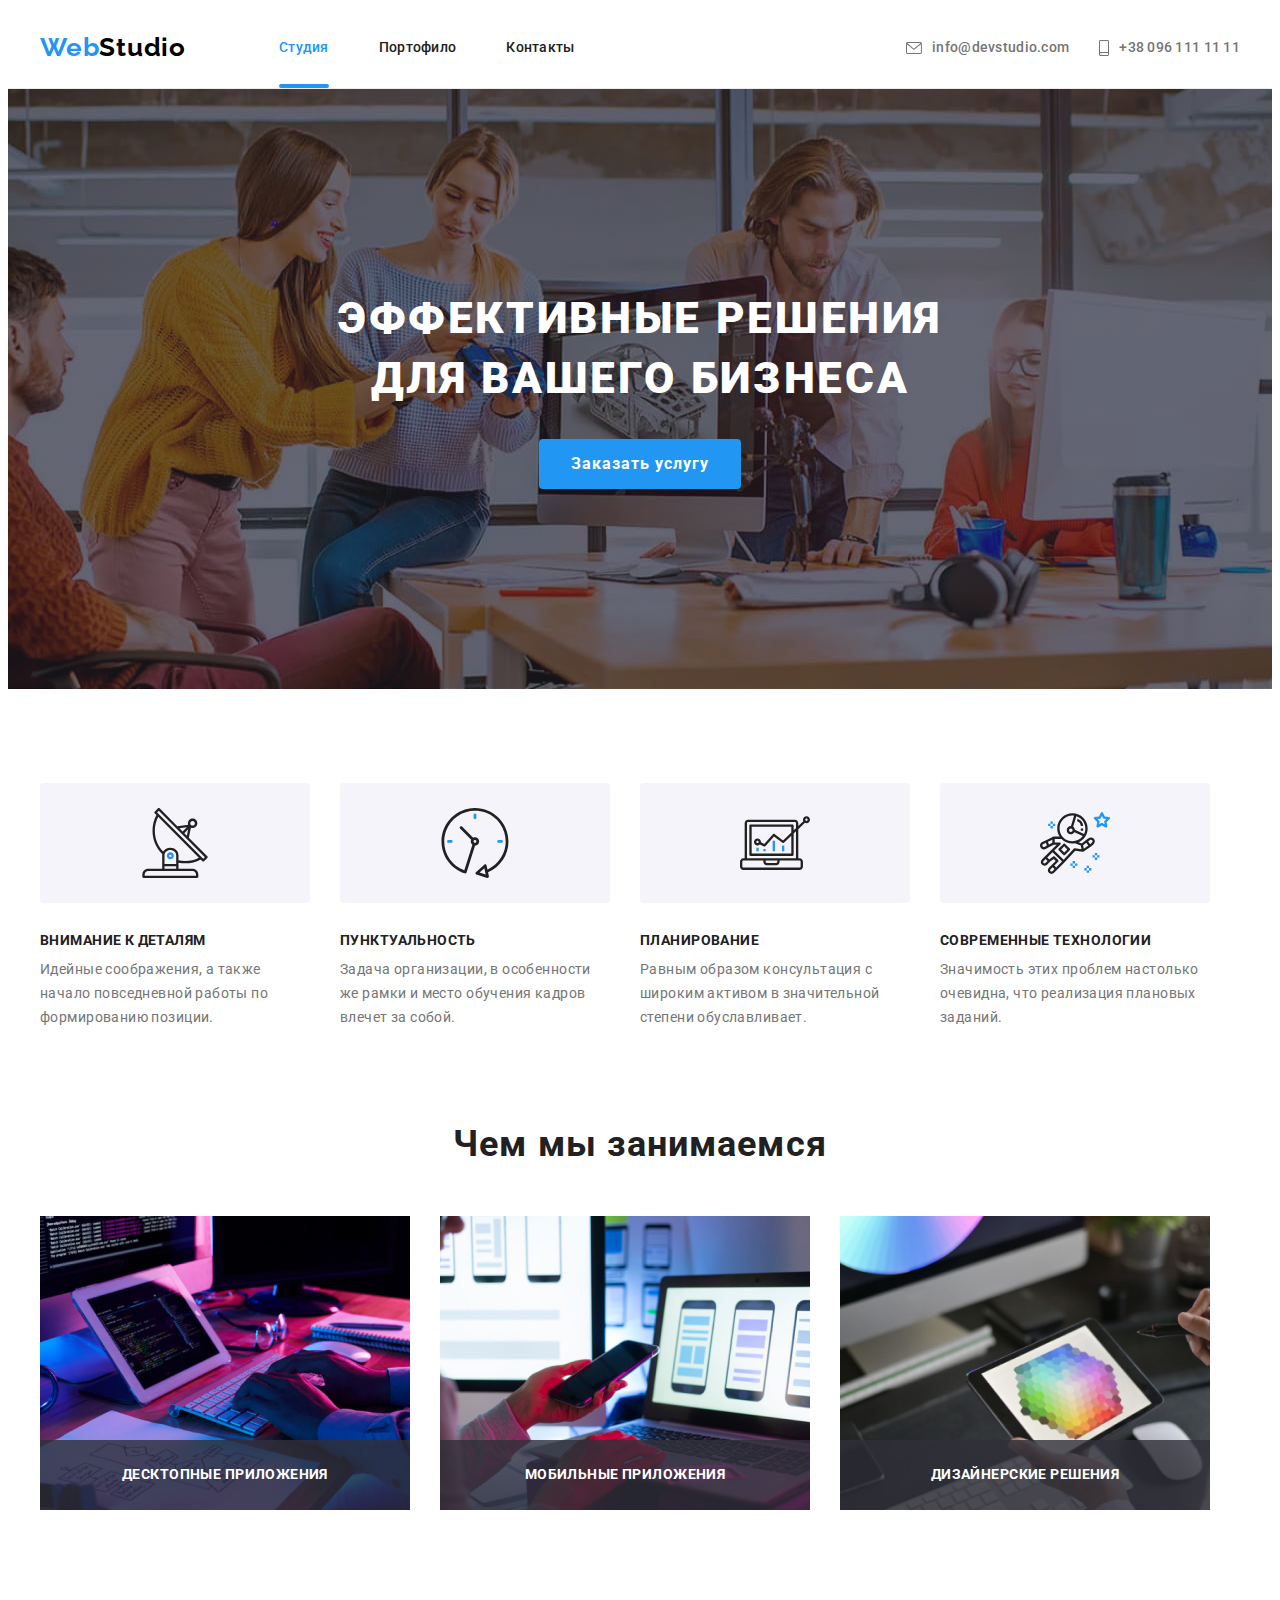
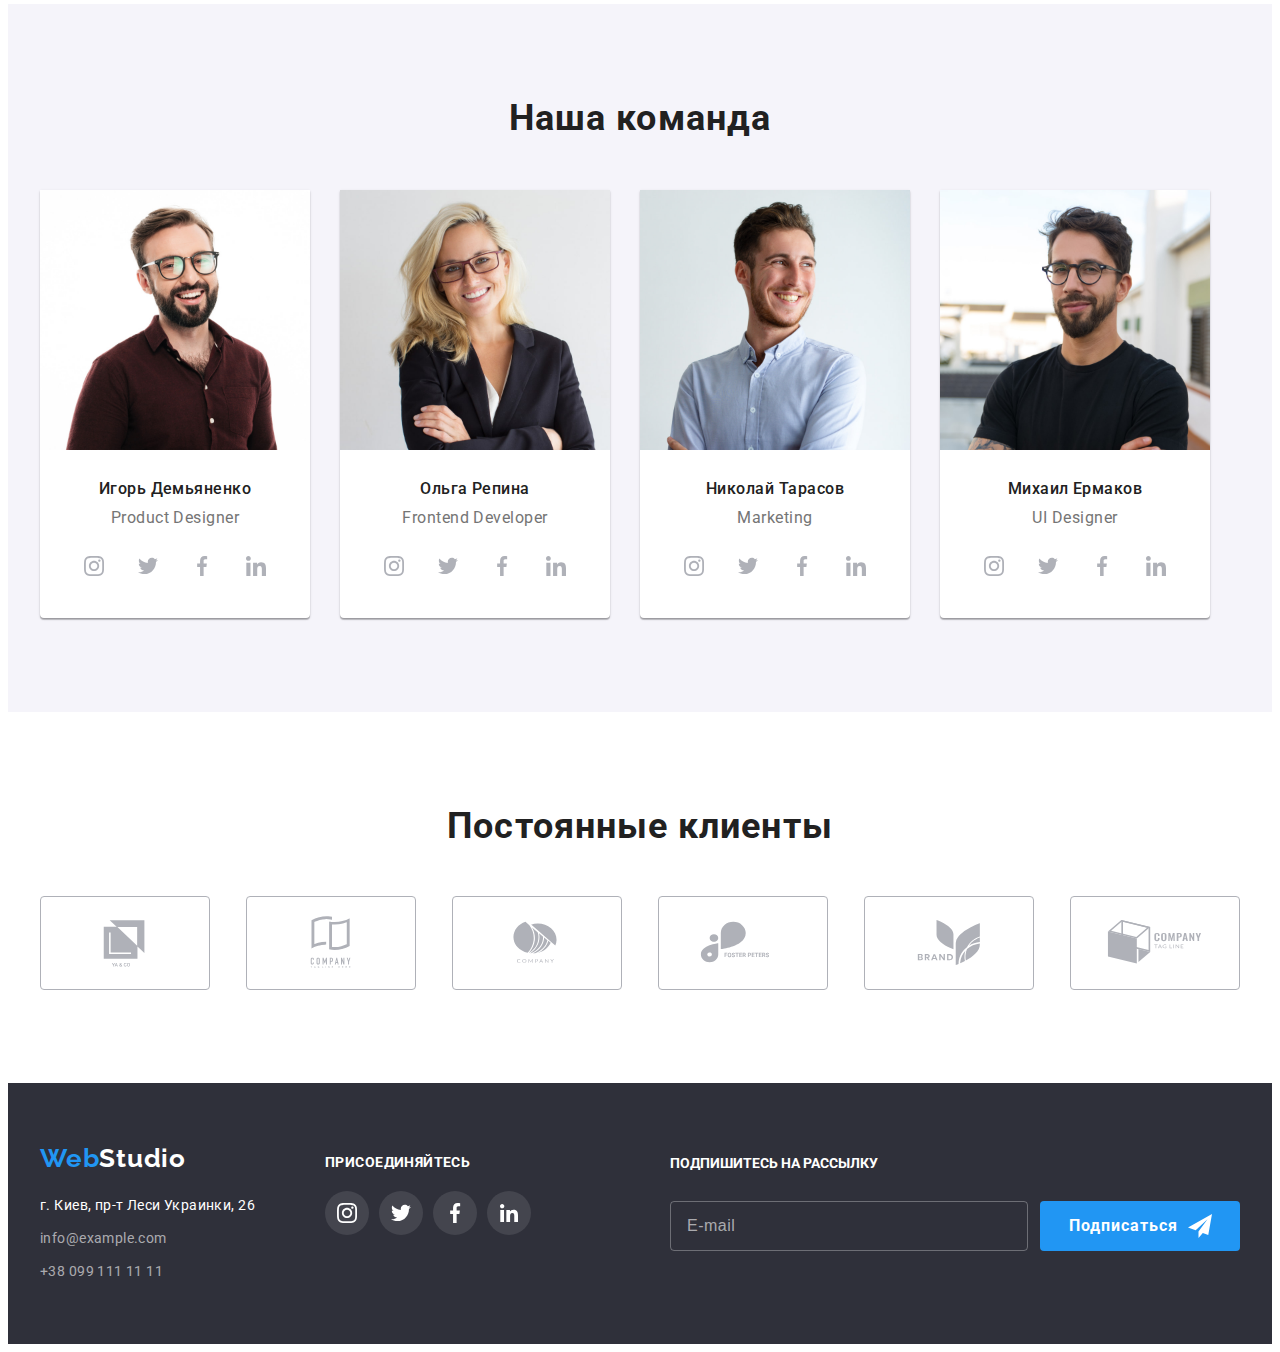
==== commit 99b1b7c5: "add checkbox for form" ====
--- a/index.html
+++ b/index.html
@@ -351,6 +351,8 @@
       </section>
     </main>
 
+    <!--Footer section-->
+
     <footer class="footer">
       <div class="container">
         <div class="footer-case">
@@ -402,8 +404,8 @@
 
           <div class="footer-submit">
             <h3 class="form-tittle">Подпишитесь на рассылку</h3>
-            <form class="footer-form" action="#">
-              <label for="">
+            <form class="footer-form" name="Signup" autocomplete="on" action="#">
+              <label>
                 <input
                   type="email"
                   name="Subscribe"
@@ -423,6 +425,8 @@
       </div>
     </footer>
 
+    <!--------------modal---------------->
+
     <div class="backdrope is-hidden" data-modal>
       <div class="modal">
         <button type="button" class="modal-close-btn" data-modal-close>
@@ -430,6 +434,62 @@
             <use href="./images/icons.svg#icon-close-black-18dp-2-1"></use>
           </svg>
         </button>
+
+        <form action="#" name="modal-form">
+          <p class="modal-form-text">Оставьте свои данные, мы вам перезвоним</p>
+          <div class="modal-case-name">
+            <label class="lable-modal" for="user_name">Имя</label>
+            <div class="input-svg-name">
+              <input id="user_name" type="text" name="name" class="user-name-input" />
+              <svg class="svg-name" width="18" height="18">
+                <use href="./images/icons.svg#icon-person-black-modal"></use>
+              </svg>
+            </div>
+          </div>
+          <div class="modale-phone-case">
+            <label class="lable-modal" for="phone_number">Телефон</label>
+            <div class="input-svg-phone">
+              <input type="tel" name="telephone" id="phone_number" class="phone-number-input" />
+              <svg class="svg-phone" width="18" height="18">
+                <use href="./images/icons.svg#icon-phone-black-modal"></use>
+              </svg>
+            </div>
+          </div>
+          <div class="modal-email-case">
+            <label class="lable-modal" for="user_email">Почта</label>
+            <div class="input-svg-email">
+              <input type="email" name="email" id="user_email" class="email-input" />
+              <svg class="svg-email" width="18" height="18">
+                <use href="./images/icons.svg#icon-email-black-modal"></use>
+              </svg>
+            </div>
+          </div>
+          <div class="modal-textarea-case">
+            <label class="lable-modal" for="feedback_area">Комментарий</label>
+            <textarea
+              name="feedback"
+              id="feedback_area"
+              placeholder="Введите текст"
+              class="for-comments"
+            ></textarea>
+          </div>
+          <div class="modal-agreement-case">
+            <input
+              class="checkbox-agreement"
+              type="checkbox"
+              name="agreement"
+              id="user_agreement"
+            />
+            <label for="user_agreement" class="label-agreement">
+              <svg class="agreement-svg" width="16" height="15">
+                <use href="./images/icons.svg#icon-icon-check-modal-min"></use>
+              </svg>
+              Соглашаюсь с рассылкой и принимаю&nbsp;
+            </label>
+            <a href="#" class="link-modal">Условия договора</a>
+          </div>
+          <button class="btn-submit" type="submit">Отправить</button>
+        </form>
       </div>
     </div>
     <script src="./js/modal.js"></script>
--- a/css/styles.css
+++ b/css/styles.css
@@ -702,12 +702,13 @@
 .footer-form-email {
   width: 358px;
   height: 50px;
-  padding-left: 16px;
+  padding: 15px 16px;
   border: 1px solid rgba(255, 255, 255, 0.3);
   background-color: transparent;
   color: var(--footer-contact-color);
   border-radius: 4px;
   outline: none;
+  box-sizing: border-box;
 }
 
 .footer-form-email:-webkit-autofill {
@@ -725,9 +726,10 @@
   letter-spacing: 0.03em;
   color: var(--footer-contact-color);
 }
-.footer-form-email:hover,
+
 .footer-form-email:focus {
   filter: drop-shadow(0px 4px 4px rgba(0, 0, 0, 0.15));
+  border-color: var(--navigation-btn-color);
 }
 
 .footer-for-btn {
@@ -786,6 +788,7 @@
   transform: scale(1) translate(-50%, -50%) rotate(0);
   transition: transform 250ms cubic-bezier(0.4, 0, 0.2, 1);
 
+  padding: 40px 40px;
   background: #ffffff;
   box-shadow: 0px 1px 3px rgba(0, 0, 0, 0.12), 0px 1px 1px rgba(0, 0, 0, 0.14),
     0px 2px 1px rgba(0, 0, 0, 0.2);
@@ -817,3 +820,291 @@
   opacity: 0;
   pointer-events: none;
 }
+.modal-close-btn:hover .close-icon,
+.modal-close-btn:focus .close-icon {
+  fill: var(--navigation-btn-color);
+}
+.close-icon {
+  transition-property: fill;
+  transition-duration: 250ms;
+  transition-timing-function: cubic-bezier(0.4, 0, 0.2, 1);
+}
+
+/* -----modal form----- */
+
+.modal-form-text {
+  font-weight: 700;
+  font-size: 20px;
+  line-height: 1.15;
+  text-align: center;
+  letter-spacing: 0.03em;
+  color: var(--main-first-color);
+
+  margin-bottom: 12px;
+}
+.modal-case-name {
+  display: flex;
+  flex-direction: column;
+  margin-bottom: 10px;
+}
+.input-svg-name {
+  position: relative;
+}
+.svg-name {
+  position: absolute;
+  left: 12px;
+  top: 50%;
+  transform: translateY(-50%);
+  color: var(--main-first-color);
+  transition-property: fill;
+  transition-duration: 250ms;
+  transition-timing-function: cubic-bezier(0.4, 0, 0.2, 1);
+}
+.user-name-input:hover + .svg-name,
+.user-name-input:focus + .svg-name {
+  fill: var(--navigation-btn-color);
+}
+
+.modale-phone-case {
+  display: flex;
+  flex-direction: column;
+  margin-bottom: 10px;
+}
+.input-svg-phone {
+  position: relative;
+}
+.svg-phone {
+  position: absolute;
+  left: 12px;
+  top: 50%;
+  transform: translateY(-50%);
+  color: var(--main-first-color);
+  transition-property: fill;
+  transition-duration: 250ms;
+  transition-timing-function: cubic-bezier(0.4, 0, 0.2, 1);
+}
+.phone-number-input:hover + .svg-phone,
+.phone-number-input:focus + .svg-phone {
+  fill: var(--navigation-btn-color);
+}
+
+.modal-email-case {
+  display: flex;
+  flex-direction: column;
+  margin-bottom: 10px;
+}
+.input-svg-email {
+  position: relative;
+}
+.svg-email {
+  position: absolute;
+  left: 12px;
+  top: 50%;
+  transform: translateY(-50%);
+  color: var(--main-first-color);
+  transition-property: fill;
+  transition-duration: 250ms;
+  transition-timing-function: cubic-bezier(0.4, 0, 0.2, 1);
+}
+.email-input:hover + .svg-email,
+.email-input:focus + .svg-email {
+  fill: var(--navigation-btn-color);
+}
+
+.modal-textarea-case {
+  display: flex;
+  flex-direction: column;
+  margin-bottom: 20px;
+}
+.modal-agreement-case {
+  display: flex;
+  justify-content: center;
+  align-items: center;
+  margin-bottom: 30px;
+  text-align: center;
+}
+.lable-modal {
+  margin-bottom: 4px;
+  font-weight: 400;
+  font-size: 12px;
+  line-height: 1.16x;
+  letter-spacing: 0.01em;
+  color: var(--main-second-color);
+}
+
+.label-agreement {
+  position: relative;
+  display: flex;
+  font-weight: normal;
+  font-size: 14px;
+  line-height: 1.71x;
+  letter-spacing: 0.03em;
+  color: var(--main-second-color);
+}
+.link-modal {
+  font-weight: normal;
+  font-size: 14px;
+  line-height: 1.71x;
+  letter-spacing: 0.03em;
+  color: var(--navigation-btn-color);
+}
+.user-name-input {
+  width: 100%;
+  height: 40px;
+  color: var(--main-second-color);
+
+  padding: 12px 16px 12px 42px;
+  border: 1px solid rgba(33, 33, 33, 0.2);
+  border-radius: 4px;
+  outline: none;
+  transition-property: border-color;
+  transition-duration: 250ms;
+  transition-timing-function: cubic-bezier(0.4, 0, 0.2, 1);
+}
+.user-name-input:-webkit-autofill {
+  -webkit-background-clip: text;
+}
+.user-name-input:hover,
+.user-name-input:focus {
+  border-color: var(--navigation-btn-color);
+}
+.phone-number-input {
+  width: 100%;
+  height: 40px;
+  color: var(--main-second-color);
+
+  padding: 12px 16px 12px 42px;
+  border: 1px solid rgba(33, 33, 33, 0.2);
+  border-radius: 4px;
+  outline: none;
+  transition-property: border-color;
+  transition-duration: 250ms;
+  transition-timing-function: cubic-bezier(0.4, 0, 0.2, 1);
+}
+.phone-number-input:-webkit-autofill {
+  -webkit-background-clip: text;
+}
+
+.phone-number-input:hover,
+.phone-number-input:focus {
+  border-color: var(--navigation-btn-color);
+}
+
+.email-input {
+  width: 100%;
+  height: 40px;
+  color: var(--main-second-color);
+
+  padding: 12px 16px 12px 42px;
+  border: 1px solid rgba(33, 33, 33, 0.2);
+  border-radius: 4px;
+  outline: none;
+  transition-property: border-color;
+  transition-duration: 250ms;
+  transition-timing-function: cubic-bezier(0.4, 0, 0.2, 1);
+}
+.email-input:-webkit-autofill {
+  -webkit-background-clip: text;
+}
+
+.email-input:hover,
+.email-input:focus {
+  border-color: var(--navigation-btn-color);
+}
+
+.for-comments {
+  height: 128px;
+  padding: 12px 16px;
+  border: 1px solid rgba(33, 33, 33, 0.2);
+  border-radius: 4px;
+  resize: none;
+  outline: none;
+  transition-property: border-color;
+  transition-duration: 250ms;
+  transition-timing-function: cubic-bezier(0.4, 0, 0.2, 1);
+}
+.for-comments {
+  font-weight: 400;
+  font-size: 14px;
+  line-height: 1.16x;
+  letter-spacing: 0.01em;
+  color: var(--main-second-color);
+}
+
+.for-comments::placeholder {
+  font-weight: 400;
+  font-size: 14px;
+  line-height: 1.14;
+  letter-spacing: 0.01em;
+  color: rgba(117, 117, 117, 0.5);
+}
+.for-comments:hover,
+.for-comments:focus {
+  border-color: var(--navigation-btn-color);
+}
+/* visually-hidden */
+.checkbox-agreement {
+  position: absolute;
+  width: 1px;
+  height: 1px;
+  margin: -1px;
+  border: 0;
+  padding: 0;
+
+  white-space: nowrap;
+  clip-path: inset(100%);
+  clip: rect(0 0 0 0);
+  overflow: hidden;
+}
+.label-agreement::before {
+  display: inline-block;
+  content: '';
+  margin-right: 8px;
+  width: 16px;
+  height: 15px;
+  background: var(--secondary-color);
+  border: 2px solid var(--main-first-color);
+  border-radius: 13%;
+  transition-property: border-color, background-color;
+  transition-duration: 250ms;
+  transition-timing-function: cubic-bezier(0.4, 0, 0.2, 1);
+}
+
+.agreement-svg {
+  position: absolute;
+  top: 0;
+  left: 0;
+  fill: transparent;
+}
+.checkbox-agreement:checked + .label-agreement::before {
+  background-color: var(--navigation-btn-color);
+  border-color: var(--navigation-btn-color);
+}
+.btn-submit {
+  display: block;
+  margin-right: auto;
+  margin-left: auto;
+  width: 200px;
+  height: 50px;
+
+  font-family: inherit;
+  font-weight: 700;
+  font-size: 16px;
+  line-height: 1.87p;
+  text-align: center;
+  letter-spacing: 0.06em;
+
+  background: var(--navigation-btn-color);
+  box-shadow: 0px 4px 4px rgba(0, 0, 0, 0.15);
+  border-radius: 4px;
+  color: var(--secondary-color);
+  border: transparent;
+  cursor: pointer;
+  transition-property: background-color;
+  transition-duration: 250ms;
+  transition-timing-function: cubic-bezier(0.4, 0, 0.2, 1);
+}
+.btn-submit:hover,
+.btn-submit:focus {
+  background-color: #188ce8;
+}
